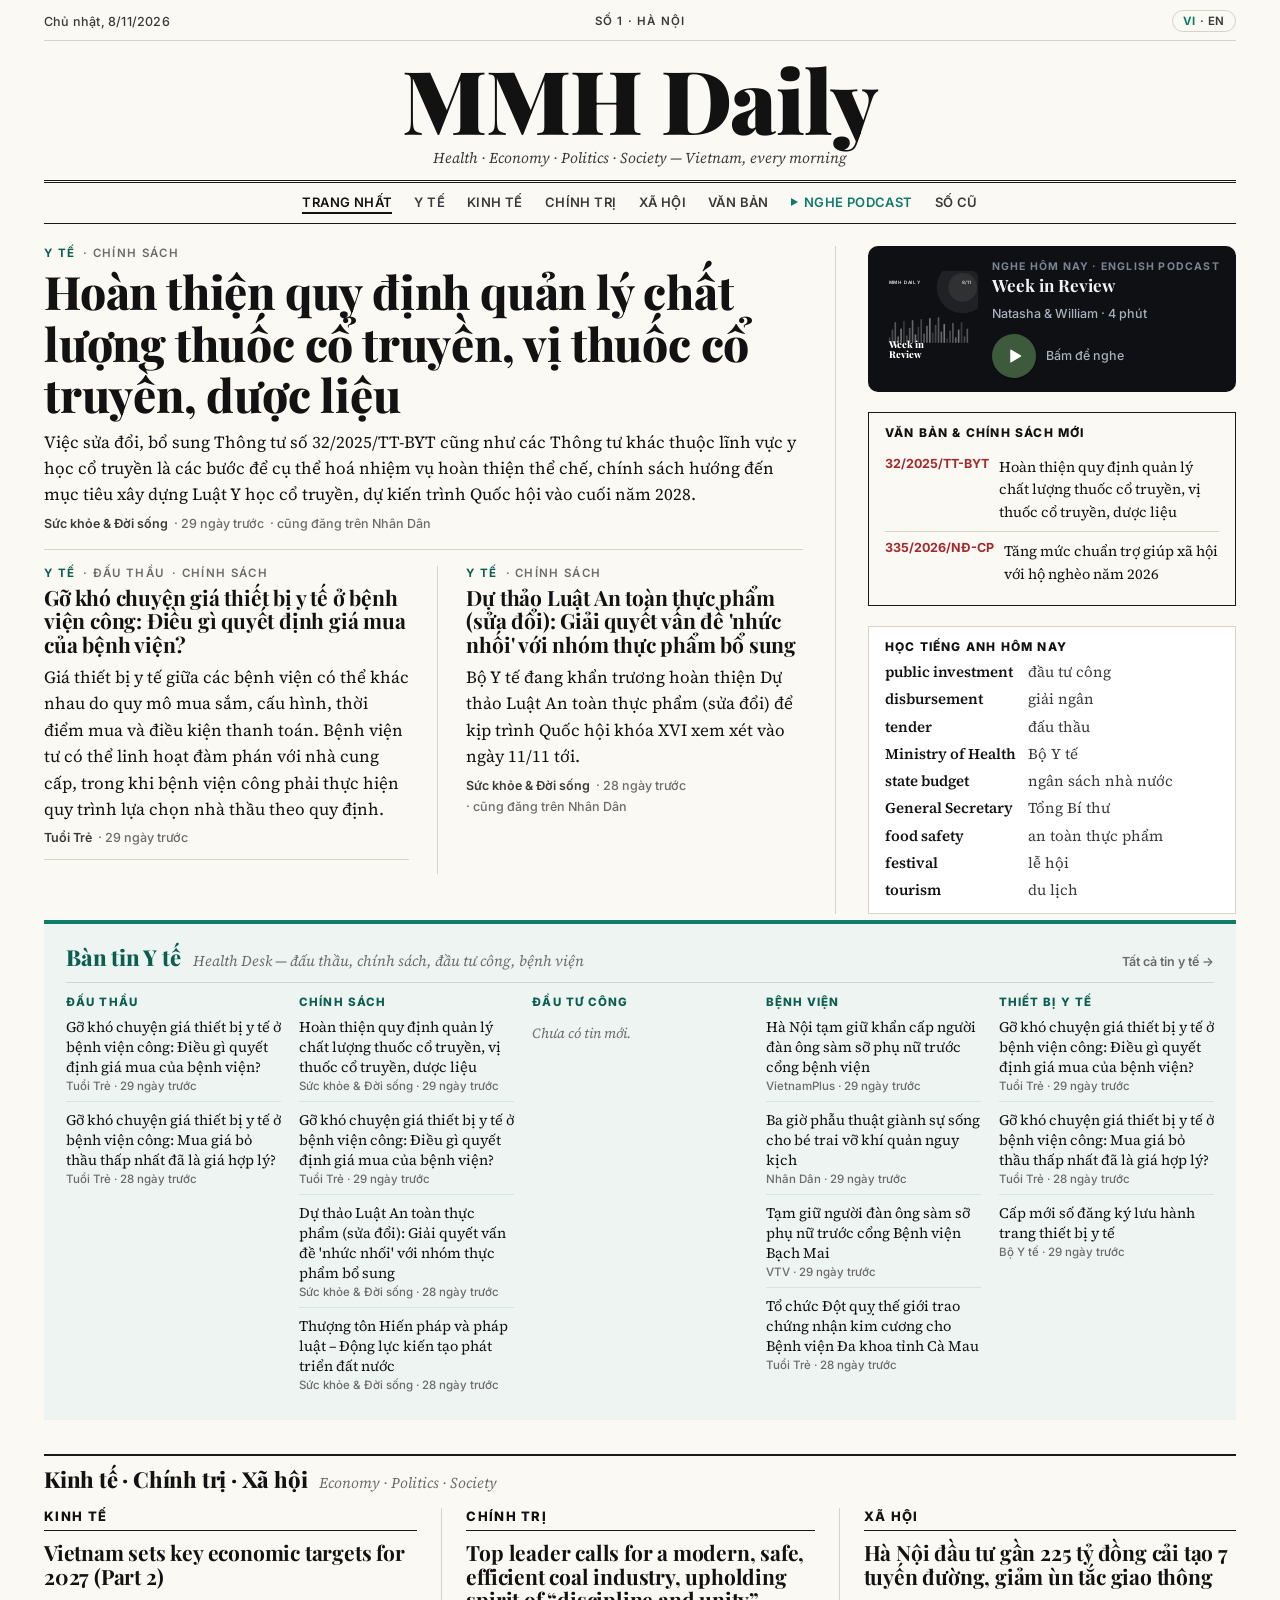
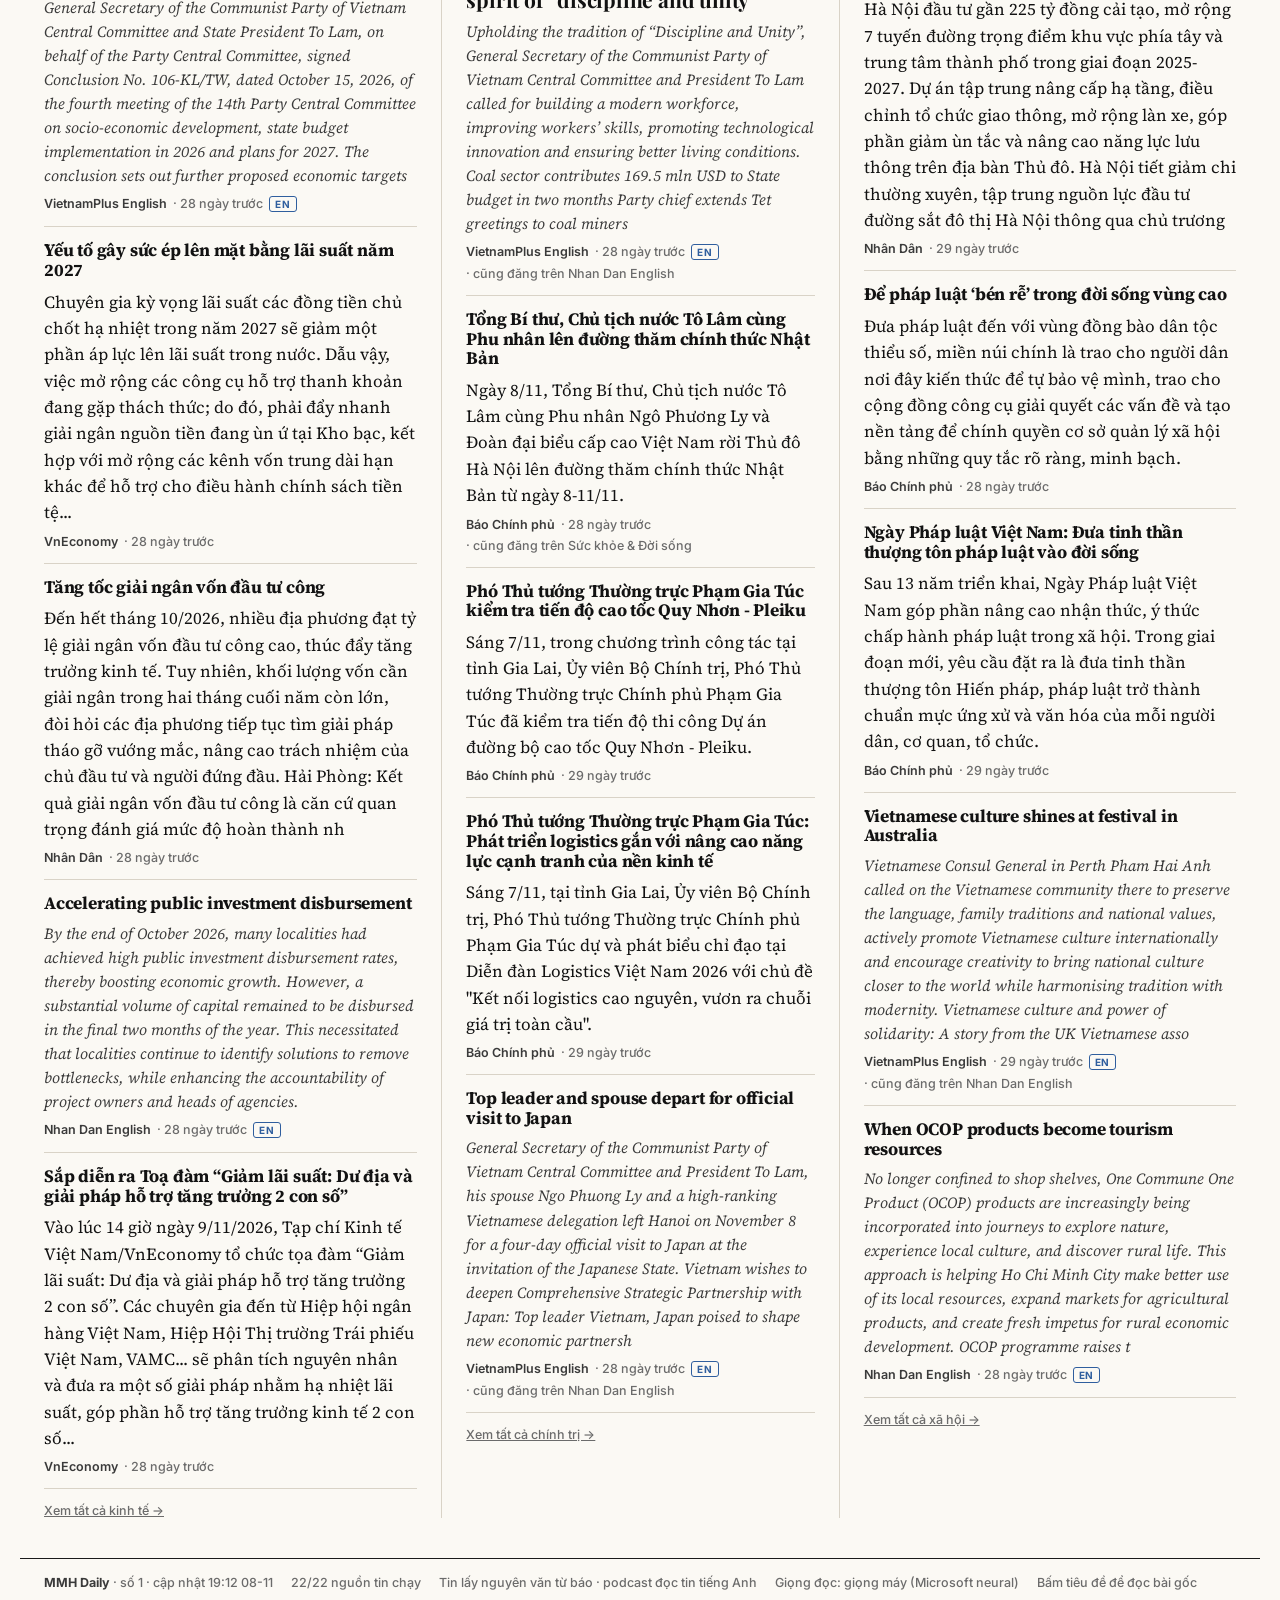
==== daily/index.html @ 54a5cdc1 "MMH Daily: giao diện báo + trang nghe, quy trình hằng ngày cho kho riêng, sửa phân loại / tóm tắt Co" ====
<!DOCTYPE html>
<html lang="vi">
<head>
<meta charset="UTF-8">
<meta name="viewport" content="width=device-width, initial-scale=1.0, viewport-fit=cover">
<title>MMH Daily</title>
<meta name="description" content="Tờ báo buổi sáng của MMH: y tế (đấu thầu, chính sách, đầu tư công, bệnh viện), kinh tế, chính trị, xã hội Việt Nam — kèm podcast tiếng Anh mỗi ngày.">
<meta name="theme-color" content="#FBF9F4">
<link rel="manifest" href="manifest.webmanifest">
<link rel="icon" href="icons/icon.svg" type="image/svg+xml">
<link rel="apple-touch-icon" href="icons/icon-192.png">
<meta name="apple-mobile-web-app-capable" content="yes">
<meta name="apple-mobile-web-app-title" content="MMH Daily">
<link rel="preconnect" href="https://fonts.googleapis.com">
<link rel="preconnect" href="https://fonts.gstatic.com" crossorigin>
<link href="https://fonts.googleapis.com/css2?family=Playfair+Display:ital,wght@0,600;0,700;0,800;0,900;1,600&family=Source+Serif+4:ital,opsz,wght@0,8..60,400;0,8..60,600;1,8..60,400&family=Inter:wght@400;500;600;700&display=swap" rel="stylesheet">
<link rel="stylesheet" href="app.css?v=1">
</head>
<body>
<div id="app">
  <header class="mast" id="mast">
    <div class="mast-top">
      <span id="m-date"></span>
      <span class="mast-mid" id="m-no"></span>
      <span class="mast-r"><button class="lang" id="lang" type="button" aria-label="Đổi ngôn ngữ tiêu đề">EN · VI</button></span>
    </div>
    <a class="logo" href="#/" aria-label="MMH Daily — trang nhất">MMH Daily</a>
    <div class="tagline">Health · Economy · Politics · Society — Vietnam, every morning</div>
    <nav class="nav" id="nav" aria-label="Chuyên mục">
      <a href="#/" data-r="front">Trang nhất</a>
      <a href="#/s/health" data-r="health">Y tế</a>
      <a href="#/s/economy" data-r="economy">Kinh tế</a>
      <a href="#/s/politics" data-r="politics">Chính trị</a>
      <a href="#/s/society" data-r="society">Xã hội</a>
      <a href="#/docs" data-r="docs">Văn bản</a>
      <a href="#/listen" data-r="listen" class="nav-listen">Nghe podcast</a>
      <a href="#/archive" data-r="archive">Số cũ</a>
    </nav>
  </header>
  <main id="view" tabindex="-1"></main>
  <footer class="foot" id="foot"></footer>
</div>

<div class="mini" id="mini" hidden>
  <button class="mini-cover" id="mini-open" type="button" aria-label="Mở trang nghe"></button>
  <div class="mini-meta"><b id="mini-t"></b><span id="mini-s"></span></div>
  <button class="mini-btn" id="mini-back" type="button" aria-label="Lùi 15 giây"><svg viewBox="0 0 24 24"><path d="M12 5V2L7 6l5 4V7a6 6 0 1 1-6 6H4a8 8 0 1 0 8-8z" fill="currentColor"/><text x="12" y="16.5" font-size="6.5" text-anchor="middle" fill="currentColor" font-family="Inter" font-weight="700">15</text></svg></button>
  <button class="mini-play" id="mini-play" type="button" aria-label="Phát"></button>
  <button class="mini-btn" id="mini-fwd" type="button" aria-label="Tới 15 giây"><svg viewBox="0 0 24 24"><path d="M12 5V2l5 4-5 4V7a6 6 0 1 0 6 6h2a8 8 0 1 1-8-8z" fill="currentColor"/><text x="12" y="16.5" font-size="6.5" text-anchor="middle" fill="currentColor" font-family="Inter" font-weight="700">15</text></svg></button>
  <div class="mini-bar" id="mini-bar"><i id="mini-prog"></i></div>
</div>
<audio id="audio" preload="metadata"></audio>
<div class="toast" id="toast" role="status" aria-live="polite" hidden></div>
<script src="app.js?v=1"></script>
</body>
</html>
---- daily/app.css ----
/* MMH Daily — tờ báo (giấy, chữ có chân) + trang nghe (nền tối kiểu ứng dụng nhạc). */
:root{
  --paper:#FBF9F4; --paper2:#F3EFE6; --ink:#121212; --ink2:#3A3A3A; --ink3:#6B6B6B; --rule:#1A1A1A; --hair:#D9D3C7;
  --accent:#0E7C6B; --accent-ink:#0B5E52; --red:#A4282C; --gold:#B8862B;
  --serif:'Source Serif 4',Georgia,'Times New Roman',serif; --display:'Playfair Display',Georgia,serif; --sans:Inter,system-ui,-apple-system,'Segoe UI',sans-serif;
  --dark:#0E1013; --dark2:#16191E; --dark3:#20242B; --dline:#2B3038; --dtext:#F2F3F5; --dtext2:#A9B0BB; --dtext3:#7C8491;
  --show:#0E7C6B;
}
*{box-sizing:border-box}
html,body{margin:0}
body{background:var(--paper);color:var(--ink);font-family:var(--serif);font-size:17px;line-height:1.55;-webkit-font-smoothing:antialiased;padding-bottom:84px}
a{color:inherit}
button{font-family:var(--sans);cursor:pointer;color:inherit}
img{max-width:100%;display:block}
:focus-visible{outline:2px solid var(--accent);outline-offset:2px}

/* ── măng-sét ── */
.mast{max-width:1240px;margin:0 auto;padding:10px 24px 0;text-align:center}
.mast-top{display:flex;justify-content:space-between;align-items:center;font:500 12.5px var(--sans);color:var(--ink2);letter-spacing:.2px;border-bottom:1px solid var(--hair);padding-bottom:8px}
.mast-top>span{flex:1}
.mast-top>span:first-child{text-align:left}
.mast-r{text-align:right}
.mast-mid{font-weight:600;text-transform:uppercase;letter-spacing:1.2px;font-size:11.5px}
.lang{border:1px solid var(--hair);background:none;border-radius:999px;padding:3px 10px;font:600 11.5px var(--sans);letter-spacing:.6px}
.lang b{color:var(--accent)}
.logo{display:block;font-family:var(--display);font-weight:900;font-size:clamp(46px,8vw,88px);line-height:1;letter-spacing:-1px;text-decoration:none;margin:14px 0 4px}
.tagline{font:italic 400 15px var(--serif);color:var(--ink2);margin-bottom:12px}
.nav{display:flex;justify-content:center;gap:2px 22px;flex-wrap:wrap;border-top:3px double var(--rule);border-bottom:1px solid var(--rule);padding:9px 0;font:600 13px var(--sans);letter-spacing:.4px;text-transform:uppercase}
.nav a{text-decoration:none;color:var(--ink2);padding:2px 0;border-bottom:2px solid transparent}
.nav a:hover{color:var(--ink)}
.nav a.on{color:var(--ink);border-bottom-color:var(--ink)}
.nav-listen{color:var(--accent)!important}
.nav-listen::before{content:"";display:inline-block;width:0;height:0;border-left:7px solid currentColor;border-top:4.5px solid transparent;border-bottom:4.5px solid transparent;margin-right:6px;vertical-align:1px}

main{max-width:1240px;margin:0 auto;padding:22px 24px 40px;outline:none}

/* ── chữ báo ── */
.kick{font:700 11.5px var(--sans);letter-spacing:1.3px;text-transform:uppercase;color:var(--accent-ink);margin-bottom:6px;display:flex;gap:8px;align-items:center;flex-wrap:wrap}
.kick .tg{color:var(--ink3);font-weight:600}
.kick .red{color:var(--red)}
.hl{font-family:var(--display);font-weight:700;line-height:1.12;margin:0 0 8px;letter-spacing:-.2px}
.hl a{text-decoration:none}
.hl a:hover{text-decoration:underline;text-decoration-thickness:1px;text-underline-offset:3px}
.hl.xl{font-size:clamp(30px,4.2vw,46px);font-weight:800}
.hl.l{font-size:26px}
.hl.m{font-size:21px}
.hl.s{font-size:17.5px;font-weight:700;font-family:var(--serif)}
.dek{font-size:19px;color:var(--ink2);margin:0 0 10px;line-height:1.45}
.sum{margin:0 0 8px;color:var(--ink)}
.sum.en{font-style:italic;color:var(--ink2);font-size:15.5px}
.why{font:500 14px var(--sans);color:#3F3A2E;background:#F1EBDD;border-left:3px solid var(--gold);padding:7px 11px;margin:8px 0}
.why b{font-weight:700}
.by{font:500 12.5px var(--sans);color:var(--ink3);margin-top:4px;display:flex;gap:6px;flex-wrap:wrap}
.by b{color:var(--ink2);font-weight:600}
.badge{font:700 10px var(--sans);letter-spacing:.8px;text-transform:uppercase;border:1px solid currentColor;border-radius:3px;padding:1px 5px;color:var(--ink3)}
.badge.en{color:#2F5E9E}
.sec-h{display:flex;align-items:baseline;gap:12px;border-top:2px solid var(--rule);padding-top:8px;margin:34px 0 14px}
.sec-h h2{font:800 22px var(--display);margin:0;letter-spacing:-.2px}
.sec-h a{font:600 12.5px var(--sans);color:var(--ink3);margin-left:auto;text-decoration:none}
.sec-h a:hover{color:var(--ink)}
.sec-h .sub{font:italic 15px var(--serif);color:var(--ink3)}

/* ── trang nhất ── */
.front{display:grid;grid-template-columns:minmax(0,2.15fr) minmax(0,1fr);gap:0 32px}
.front>.lead{padding-right:32px;border-right:1px solid var(--hair)}
.lead .ph{aspect-ratio:16/9;object-fit:cover;width:100%;margin-bottom:12px;background:var(--paper2)}
.lead .cap{font:12px var(--sans);color:var(--ink3);margin:-6px 0 12px}
.lead-sub{display:grid;grid-template-columns:1fr 1fr;gap:0 28px;margin-top:18px;border-top:1px solid var(--hair);padding-top:16px}
.lead-sub article+article{border-left:1px solid var(--hair);padding-left:28px}
.side{display:flex;flex-direction:column;gap:20px}
.note{border-top:1px solid var(--rule);padding-top:10px}
.note h3{font:700 12px var(--sans);letter-spacing:1.3px;text-transform:uppercase;margin:0 0 6px}
.note p{margin:0 0 8px;font-size:16px}
.note .en{font-style:italic;color:var(--ink2);font-size:15px}

/* thẻ nghe trên trang báo */
.lcard{background:var(--dark);color:var(--dtext);border-radius:10px;padding:14px;display:grid;grid-template-columns:96px 1fr;gap:14px;align-items:center;text-decoration:none}
.lcard .cv{width:96px;height:96px;border-radius:6px;overflow:hidden}
.lcard .k{font:700 10.5px var(--sans);letter-spacing:1.2px;text-transform:uppercase;color:var(--dtext3)}
.lcard b{display:block;font:700 17px var(--display);margin:2px 0 4px;line-height:1.2}
.lcard span{font:500 12.5px var(--sans);color:var(--dtext2)}
.lcard .row{display:flex;align-items:center;gap:10px;margin-top:8px}
.pbtn{width:44px;height:44px;border-radius:50%;border:0;background:var(--show);color:#fff;display:grid;place-items:center;flex:none;box-shadow:0 2px 0 rgba(0,0,0,.25)}
.pbtn svg{width:18px;height:18px}
.pbtn:hover{filter:brightness(1.1)}

/* lưới cột chuyên mục */
.cols3{display:grid;grid-template-columns:repeat(3,minmax(0,1fr));gap:0}
.cols3>div{padding:0 24px;border-left:1px solid var(--hair)}
.cols3>div:first-child{padding-left:0;border-left:0}
.cols3>div:last-child{padding-right:0}
.col-h{font:800 13px var(--sans);letter-spacing:1.3px;text-transform:uppercase;border-bottom:1px solid var(--rule);padding-bottom:6px;margin-bottom:10px}
.story{padding:0 0 14px;margin:0 0 14px;border-bottom:1px solid var(--hair)}
.story:last-child{border-bottom:0;margin-bottom:0}
.story .thumb{float:right;width:96px;height:72px;object-fit:cover;margin:4px 0 6px 12px;background:var(--paper2)}

/* bàn tin y tế */
.desk{background:#EEF4F1;border-top:4px solid var(--accent);padding:18px 22px 6px;margin-top:6px}
.desk .sec-h{border:0;margin:0 0 10px;padding:0}
.desk .sec-h h2{color:var(--accent-ink)}
.desk-an{display:grid;grid-template-columns:1.3fr 1fr;gap:26px;margin-bottom:16px}
.desk-an p{margin:0 0 10px}
.desk-an .en{font-style:italic;color:var(--ink2);font-size:15.5px}
.desk-g{display:grid;grid-template-columns:repeat(5,minmax(0,1fr));gap:0 18px;border-top:1px solid #C7DAD3;padding-top:12px}
.desk-g h4{font:800 11.5px var(--sans);letter-spacing:1.1px;text-transform:uppercase;color:var(--accent-ink);margin:0 0 8px}
.desk-g ul{list-style:none;margin:0 0 14px;padding:0}
.desk-g li{font-size:14.5px;line-height:1.38;padding:0 0 8px;margin:0 0 8px;border-bottom:1px solid #D6E4DE}
.desk-g li:last-child{border:0}
.desk-g li a{text-decoration:none}
.desk-g li a:hover{text-decoration:underline}
.desk-g li small{display:block;font:500 11.5px var(--sans);color:var(--ink3);margin-top:2px}
.desk-g .none{font:italic 14px var(--serif);color:var(--ink3)}

.docs-box{border:1px solid var(--rule);padding:12px 16px}
.docs-box h3{font:800 12px var(--sans);letter-spacing:1.2px;text-transform:uppercase;margin:0 0 8px}
.doc{display:grid;grid-template-columns:auto 1fr;gap:2px 10px;padding:8px 0;border-top:1px solid var(--hair);font-size:14.5px}
.doc:first-of-type{border-top:0}
.doc .no{font:700 12.5px var(--sans);color:var(--red);white-space:nowrap}
.doc a{text-decoration:none}
.doc a:hover{text-decoration:underline}

.vocab{border:1px solid var(--hair);background:#fff;padding:12px 16px}
.vocab h3{font:800 12px var(--sans);letter-spacing:1.2px;text-transform:uppercase;margin:0 0 6px}
.vocab dl{margin:0;display:grid;grid-template-columns:auto 1fr;gap:4px 12px;font-size:15px}
.vocab dt{font-weight:600}
.vocab dd{margin:0;color:var(--ink2)}
.vocab .ex{grid-column:1/-1;font:italic 13.5px var(--serif);color:var(--ink3);margin:-2px 0 4px}

/* trang chuyên mục */
.secpage{display:grid;grid-template-columns:minmax(0,1fr) 300px;gap:0 32px}
.secpage .main{border-right:1px solid var(--hair);padding-right:32px}
.sp-item{display:grid;grid-template-columns:minmax(0,1fr) 200px;gap:0 20px;padding:18px 0;border-bottom:1px solid var(--hair)}
.sp-item:first-child{padding-top:0}
.sp-item .ph{width:200px;height:134px;object-fit:cover;background:var(--paper2)}
.sp-item.noimg{grid-template-columns:1fr}
.filters{display:flex;gap:8px;flex-wrap:wrap;margin:-4px 0 16px}
.chip{border:1px solid var(--hair);background:#fff;border-radius:999px;padding:5px 12px;font:600 12.5px var(--sans);color:var(--ink2)}
.chip.on{border-color:var(--ink);background:var(--ink);color:#fff}

.archive{columns:3 260px;column-gap:28px}
.arc{break-inside:avoid;border-top:1px solid var(--hair);padding:10px 0;display:grid;grid-template-columns:54px 1fr;gap:10px;text-decoration:none}
.arc .cv{width:54px;height:54px;border-radius:4px;overflow:hidden}
.arc b{display:block;font:700 15px var(--display)}
.arc span{font:500 12.5px var(--sans);color:var(--ink3)}

.foot{max-width:1240px;margin:0 auto;padding:16px 24px 32px;border-top:1px solid var(--rule);font:500 12.5px var(--sans);color:var(--ink3);display:flex;gap:6px 18px;flex-wrap:wrap}
.foot b{color:var(--ink2)}
.empty{padding:40px 0;text-align:center;font-style:italic;color:var(--ink3)}
.skel{height:14px;background:linear-gradient(90deg,#ECE7DC,#F6F2EA,#ECE7DC);background-size:200% 100%;animation:sk 1.2s infinite;margin:10px 0;border-radius:2px}
@keyframes sk{to{background-position:-200% 0}}

/* ── trang NGHE (nền tối) ── */
body.dark{background:var(--dark);color:var(--dtext)}
body.dark .mast{color:var(--dtext)}
body.dark .mast-top{color:var(--dtext2);border-color:var(--dline)}
body.dark .tagline{color:var(--dtext3)}
body.dark .nav{border-color:var(--dline);border-top-color:var(--dline)}
body.dark .nav a{color:var(--dtext3)}
body.dark .nav a.on,body.dark .nav a:hover{color:var(--dtext);border-bottom-color:var(--dtext)}
body.dark .lang{border-color:var(--dline)}
body.dark .foot{border-color:var(--dline);color:var(--dtext3)}
body.dark .foot b{color:var(--dtext2)}
.ls{font-family:var(--sans)}
.ls-hero{display:grid;grid-template-columns:240px minmax(0,1fr);gap:28px;align-items:end;padding:28px;border-radius:14px;background:linear-gradient(180deg,color-mix(in srgb,var(--show) 55%,#000) 0%,var(--dark2) 100%)}
.ls-hero .cv{width:240px;height:240px;border-radius:8px;overflow:hidden;box-shadow:0 12px 40px rgba(0,0,0,.45)}
.ls-k{font:700 11.5px var(--sans);letter-spacing:1.3px;text-transform:uppercase;color:rgba(255,255,255,.75)}
.ls-t{font:800 clamp(28px,4vw,46px) var(--display);line-height:1.08;margin:6px 0 10px;color:#fff}
.ls-d{color:rgba(255,255,255,.82);font-size:15px;margin:0 0 10px;max-width:640px}
.ls-meta{font-size:13px;color:rgba(255,255,255,.72);display:flex;gap:6px 14px;flex-wrap:wrap}
.ls-ctl{display:flex;align-items:center;gap:14px;margin:22px 0 6px;flex-wrap:wrap}
.bigplay{width:60px;height:60px;border-radius:50%;border:0;background:var(--show);color:#fff;display:grid;place-items:center;box-shadow:0 6px 18px rgba(0,0,0,.35);transition:transform .12s}
.bigplay:hover{transform:scale(1.05)}
.bigplay svg{width:24px;height:24px}
.ibtn{width:40px;height:40px;border-radius:50%;border:1px solid var(--dline);background:var(--dark2);color:var(--dtext2);display:grid;place-items:center}
.ibtn:hover{color:var(--dtext);border-color:var(--dtext3)}
.ibtn svg{width:20px;height:20px}
.spd{border:1px solid var(--dline);background:var(--dark2);color:var(--dtext2);border-radius:999px;padding:8px 12px;font:700 12.5px var(--sans)}
.dl{color:var(--dtext2);font:600 12.5px var(--sans);text-decoration:none;border:1px solid var(--dline);border-radius:999px;padding:8px 14px}
.dl:hover{color:var(--dtext)}
.seek{display:grid;grid-template-columns:48px 1fr 48px;align-items:center;gap:10px;font:500 12px var(--sans);color:var(--dtext3);margin-bottom:8px}
.seek .tr{height:5px;border-radius:3px;background:var(--dark3);position:relative;cursor:pointer}
.seek .tr i{position:absolute;inset:0 auto 0 0;border-radius:3px;background:var(--dtext)}
.seek .tr:hover i{background:var(--show)}
.seek span:last-child{text-align:right}
.ls-grid{display:grid;grid-template-columns:minmax(0,1.5fr) minmax(0,1fr);gap:28px;margin-top:26px}
.ls-box{background:var(--dark2);border-radius:12px;padding:18px 20px}
.ls-box h3{font:700 17px var(--sans);margin:0 0 12px;color:var(--dtext)}
.ls-box h3 small{font-weight:500;font-size:12.5px;color:var(--dtext3);margin-left:8px}
.tx{max-height:520px;overflow:auto;scroll-behavior:smooth;padding-right:6px}
.tx p{margin:0 0 14px;font:500 17px/1.55 var(--sans);color:var(--dtext3);cursor:pointer;transition:color .2s}
.tx p b{display:block;font:700 11px var(--sans);letter-spacing:1px;text-transform:uppercase;color:var(--dtext3);margin-bottom:2px}
.tx p:hover{color:var(--dtext2)}
.tx p.now{color:#fff}
.tx p.now b{color:var(--show)}
.tx p.past{color:var(--dtext2)}
.eps{display:flex;flex-direction:column}
.ep{display:grid;grid-template-columns:48px 1fr auto;gap:12px;align-items:center;padding:8px;border-radius:8px;text-decoration:none;color:var(--dtext)}
.ep:hover{background:var(--dark3)}
.ep .cv{width:48px;height:48px;border-radius:4px;overflow:hidden}
.ep b{display:block;font:600 14.5px var(--sans)}
.ep span{font-size:12.5px;color:var(--dtext3)}
.ep em{font-style:normal;font-size:12.5px;color:var(--dtext3)}
.ep.on b{color:var(--show)}
.shows{display:grid;grid-template-columns:repeat(auto-fill,minmax(150px,1fr));gap:14px;margin-top:28px}
.show{background:var(--dark2);border-radius:10px;padding:12px;transition:background .15s}
.show:hover{background:var(--dark3)}
.show .cv{aspect-ratio:1;border-radius:6px;overflow:hidden;margin-bottom:10px}
.show b{display:block;font:700 14.5px var(--sans)}
.show span{font-size:12.5px;color:var(--dtext3);display:-webkit-box;-webkit-line-clamp:2;-webkit-box-orient:vertical;overflow:hidden}
.show.today{outline:2px solid var(--show)}
.ls-sh{font:800 22px var(--sans);margin:34px 0 0;color:var(--dtext)}
.vocab.dk{background:var(--dark2);border:0;border-radius:12px;color:var(--dtext)}
.vocab.dk dd{color:var(--dtext2)}
.vocab.dk .ex{color:var(--dtext3)}

/* ── thanh phát nhỏ ── */
.mini{position:fixed;left:12px;right:12px;bottom:max(12px,env(safe-area-inset-bottom));z-index:40;max-width:860px;margin:0 auto;background:#1C2026;color:#fff;border-radius:12px;display:grid;grid-template-columns:44px minmax(0,1fr) auto auto auto;gap:10px;align-items:center;padding:8px 10px 11px;box-shadow:0 10px 30px rgba(0,0,0,.35)}
.mini[hidden]{display:none}
.mini-cover{width:44px;height:44px;border-radius:5px;overflow:hidden;border:0;padding:0;background:#333}
.mini-meta{min-width:0;font-family:var(--sans)}
.mini-meta b{display:block;font-size:13.5px;font-weight:600;white-space:nowrap;overflow:hidden;text-overflow:ellipsis}
.mini-meta span{display:block;font-size:12px;color:#A9B0BB;white-space:nowrap;overflow:hidden;text-overflow:ellipsis}
.mini-btn{width:36px;height:36px;border:0;background:none;color:#D5D9DF;display:grid;place-items:center;border-radius:50%}
.mini-btn:hover{background:rgba(255,255,255,.08)}
.mini-btn svg{width:22px;height:22px}
.mini-play{width:40px;height:40px;border-radius:50%;border:0;background:#fff;color:#111;display:grid;place-items:center}
.mini-play svg{width:16px;height:16px}
.mini-bar{position:absolute;left:12px;right:12px;bottom:4px;height:3px;border-radius:2px;background:rgba(255,255,255,.15);cursor:pointer}
.mini-bar i{position:absolute;inset:0 auto 0 0;background:#fff;border-radius:2px}
.toast{position:fixed;left:50%;bottom:96px;transform:translateX(-50%);background:#111;color:#fff;padding:9px 16px;border-radius:999px;font:500 14px var(--sans);z-index:50}

/* thẻ nghe đầu trang (chỉ điện thoại / màn hẹp) */
.mlisten{display:none;margin-bottom:18px}

/* ── điện thoại ── */
@media (max-width:980px){
  .front,.secpage,.ls-grid,.desk-an{grid-template-columns:1fr}
  .front>.lead,.secpage .main{border-right:0;padding-right:0}
  .mlisten{display:block}
  .front .side>.lcard{display:none}
  .side{margin-top:24px}
  .cols3{grid-template-columns:1fr}
  .cols3>div{padding:0;border-left:0}
  .desk-g{grid-template-columns:1fr 1fr}
}
@media (max-width:640px){
  body{font-size:16.5px}
  .mast{padding:8px 16px 0}
  .mast-top{font-size:11.5px}
  .mast-mid{display:none}
  .logo{margin-top:10px}
  .tagline{font-size:13.5px;margin-bottom:8px}
  .nav{gap:2px 14px;font-size:12px;justify-content:flex-start;overflow-x:auto;flex-wrap:nowrap;scrollbar-width:none;padding:8px 2px}
  .nav a{white-space:nowrap}
  main{padding:16px 16px 32px}
  .lead-sub{grid-template-columns:1fr}
  .lead-sub article+article{border-left:0;padding-left:0;border-top:1px solid var(--hair);padding-top:14px}
  .desk{padding:14px 14px 4px;margin-left:-16px;margin-right:-16px}
  .desk-g{grid-template-columns:1fr}
  .sp-item{grid-template-columns:1fr 96px;gap:0 12px}
  .sp-item .ph{width:96px;height:72px}
  .ls-hero{grid-template-columns:1fr;padding:20px;gap:16px;justify-items:center;text-align:center}
  .ls-hero .cv{width:min(66vw,260px);height:min(66vw,260px)}
  .ls-ctl,.ls-meta{justify-content:center}
  .tx{max-height:none}
  .tx p{font-size:16px}
  .mini{left:8px;right:8px;grid-template-columns:40px minmax(0,1fr) auto auto;gap:8px}
  .mini-cover{width:40px;height:40px}
  #mini-back{display:none}
  .foot{padding:16px}
}
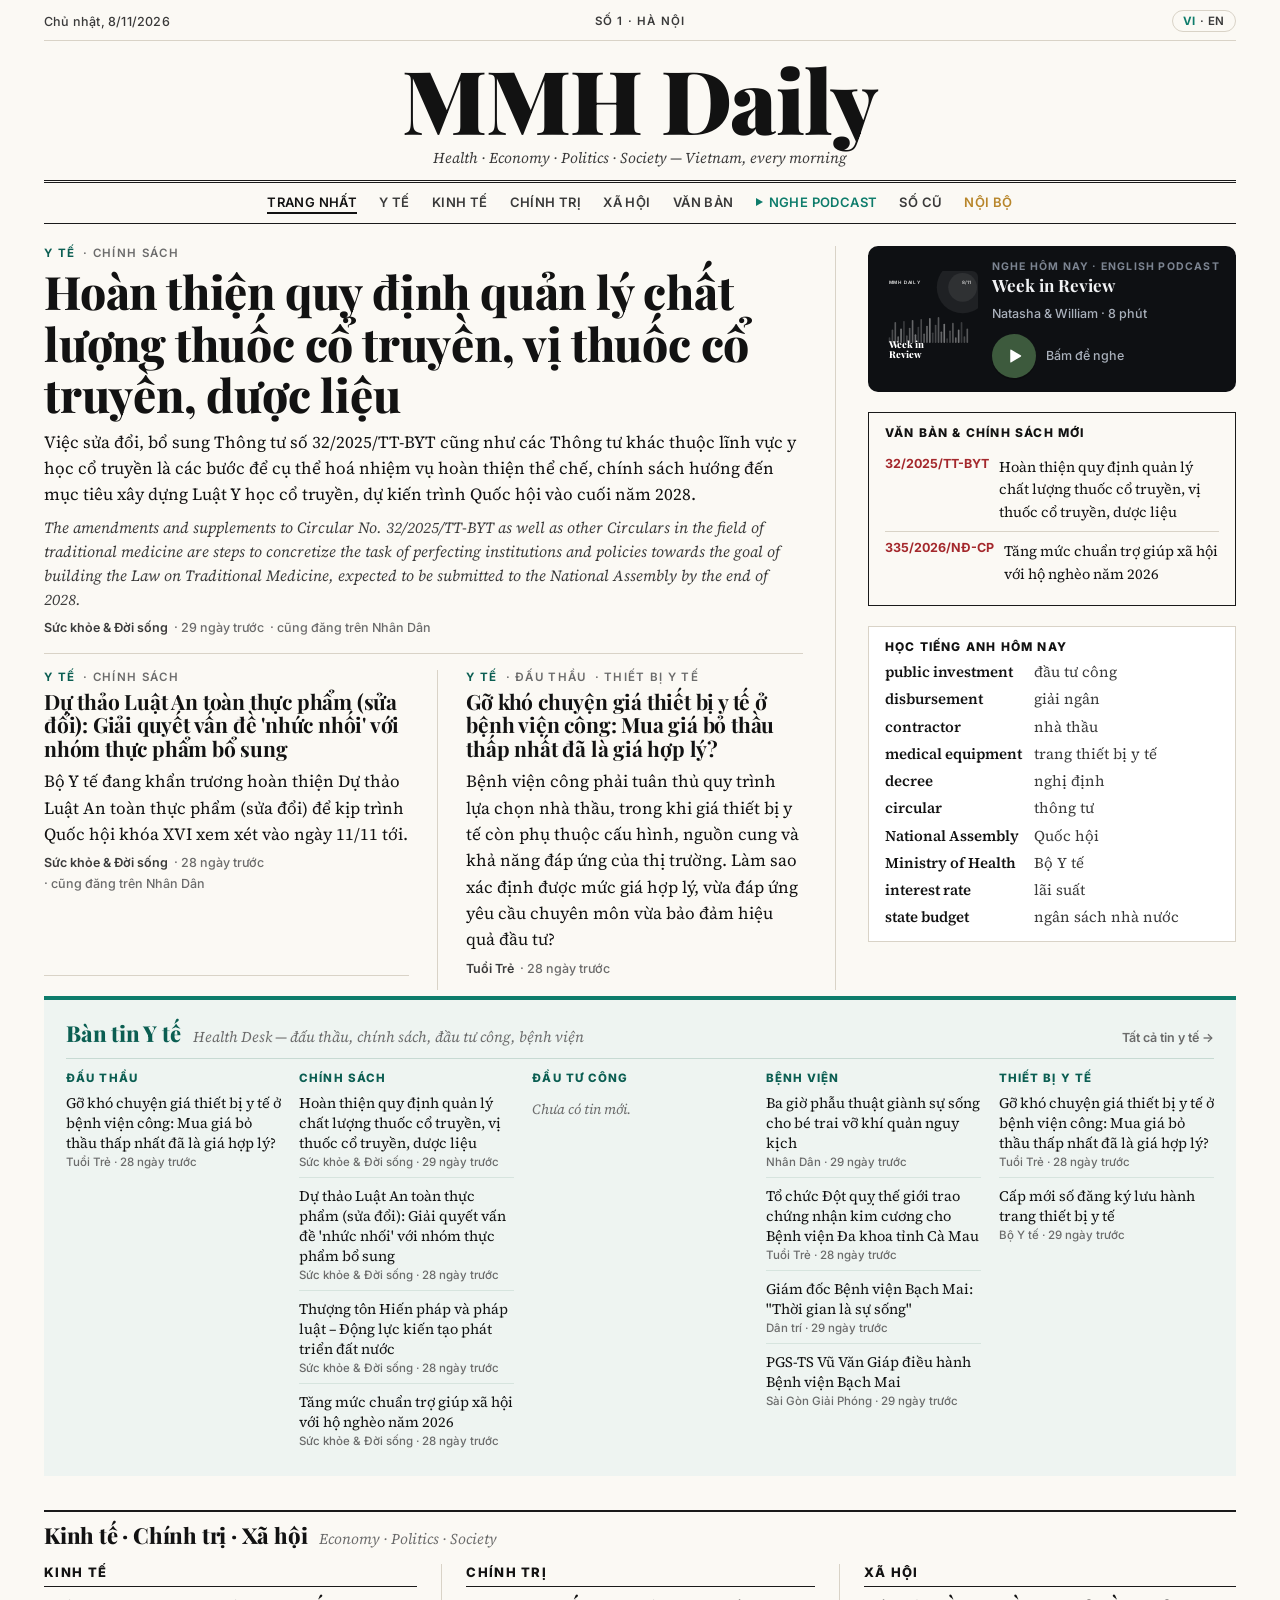
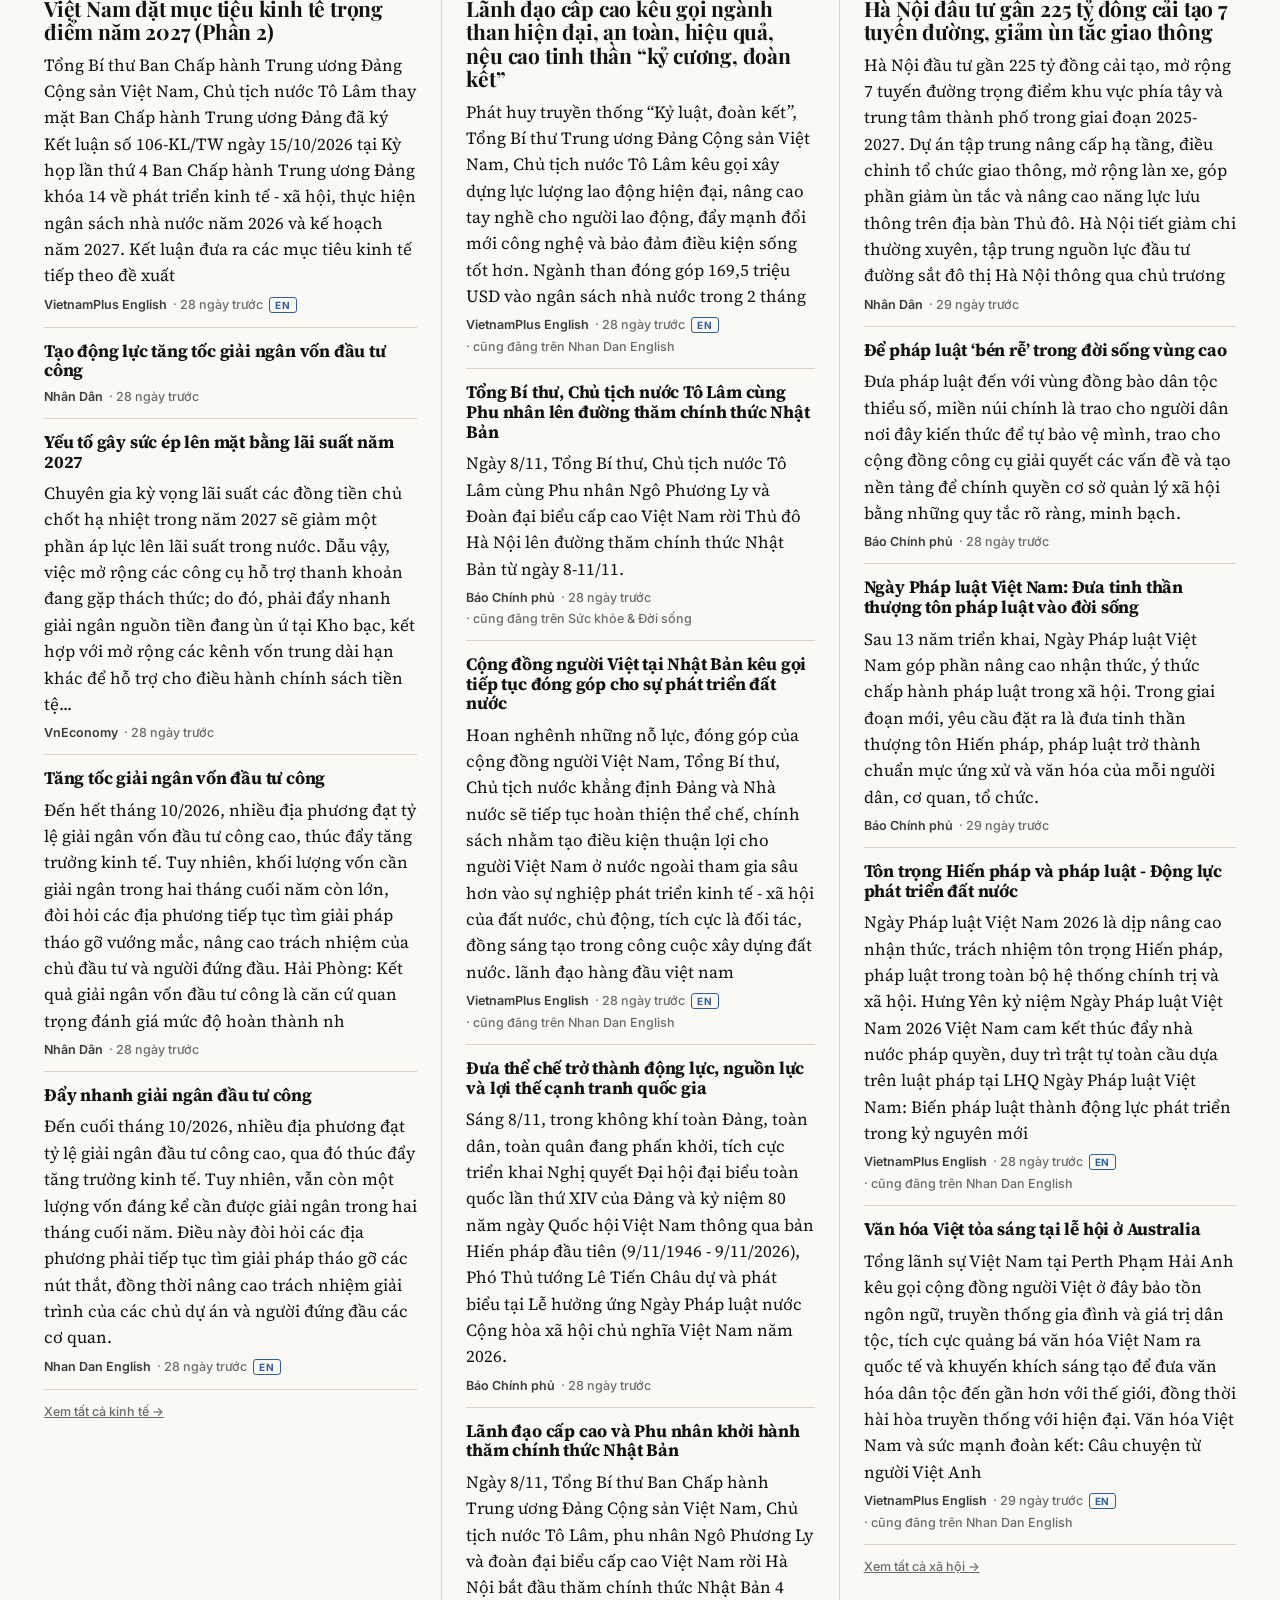
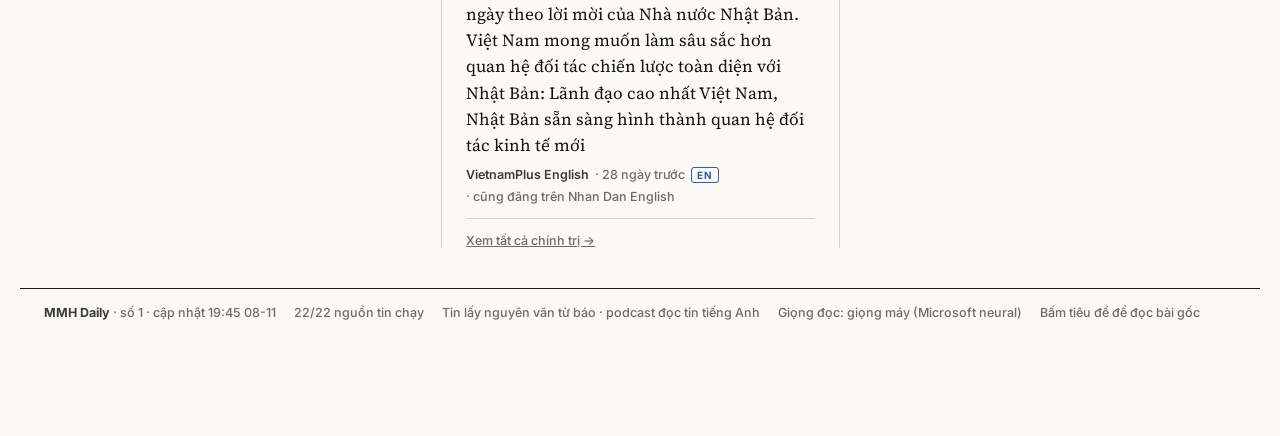
==== commit 5ab5af17: "MMH Daily: mục Nội bộ (đăng nhập email, giải mã AES-GCM, podcast + phụ đề Việt), quá hạn chỉ tính 4 " ====
--- a/daily/index.html
+++ b/daily/index.html
@@ -35,6 +35,7 @@
       <a href="#/docs" data-r="docs">Văn bản</a>
       <a href="#/listen" data-r="listen" class="nav-listen">Nghe podcast</a>
       <a href="#/archive" data-r="archive">Số cũ</a>
+      <a href="#/noibo" data-r="noibo" class="nav-in">Nội bộ</a>
     </nav>
   </header>
   <main id="view" tabindex="-1"></main>
--- a/daily/app.css
+++ b/daily/app.css
@@ -121,7 +121,7 @@
 
 .vocab{border:1px solid var(--hair);background:#fff;padding:12px 16px}
 .vocab h3{font:800 12px var(--sans);letter-spacing:1.2px;text-transform:uppercase;margin:0 0 6px}
-.vocab dl{margin:0;display:grid;grid-template-columns:auto 1fr;gap:4px 12px;font-size:15px}
+.vocab dl{margin:0;display:grid;grid-template-columns:minmax(0,max-content) 1fr;gap:4px 12px;font-size:15px}
 .vocab dt{font-weight:600}
 .vocab dd{margin:0;color:var(--ink2)}
 .vocab .ex{grid-column:1/-1;font:italic 13.5px var(--serif);color:var(--ink3);margin:-2px 0 4px}
@@ -188,6 +188,21 @@
 .ls-box h3 small{font-weight:500;font-size:12.5px;color:var(--dtext3);margin-left:8px}
 .tx{max-height:520px;overflow:auto;scroll-behavior:smooth;padding-right:6px}
 .tx p{margin:0 0 14px;font:500 17px/1.55 var(--sans);color:var(--dtext3);cursor:pointer;transition:color .2s}
+.tx p .en,.tx p .vi{display:block}
+.tx p .vi{font:400 15px/1.5 var(--serif);color:var(--dtext3);margin-top:3px;font-style:italic}
+.tx p.now .vi{color:#C9E7DF}
+.tx.sub-en .vi,.tx.sub-vi .en{display:none}
+.tx.sub-vi .vi{font:500 17px/1.55 var(--sans);font-style:normal;margin:0}
+.subsel{display:inline-flex;border:1px solid var(--dline);border-radius:999px;overflow:hidden;margin:-4px 0 12px}
+.subsel button{border:0;background:none;color:var(--dtext3);padding:5px 12px;font:600 12.5px var(--sans)}
+.subsel button+button{border-left:1px solid var(--dline)}
+.subsel button.on{background:var(--dark3);color:var(--dtext)}
+.nowsub{min-height:0;margin:6px 0 14px;text-align:center;display:none}
+.nowsub.on{display:block}
+.nowsub .en{display:block;font:600 19px/1.45 var(--sans);color:#fff}
+.nowsub .vi{display:block;font:italic 400 16px/1.45 var(--serif);color:#C9E7DF;margin-top:4px}
+.nowsub.sub-en .vi,.nowsub.sub-vi .en{display:none}
+.nowsub.sub-vi .vi{font:600 18px/1.45 var(--sans);font-style:normal;color:#fff}
 .tx p b{display:block;font:700 11px var(--sans);letter-spacing:1px;text-transform:uppercase;color:var(--dtext3);margin-bottom:2px}
 .tx p:hover{color:var(--dtext2)}
 .tx p.now{color:#fff}
@@ -269,3 +284,60 @@
   #mini-back{display:none}
   .foot{padding:16px}
 }
+
+/* ── bản tin nội bộ ── */
+.nav-in{color:var(--gold)!important}
+.in-login{max-width:440px;margin:30px auto;border:1px solid var(--rule);padding:24px;background:#fff}
+.in-login h2{font:800 26px var(--display);margin:0 0 8px}
+.in-login p{color:var(--ink2);font-size:15.5px}
+.in-login form{display:flex;flex-direction:column;gap:10px;margin-top:14px}
+.in-login label{font:600 13px var(--sans);color:var(--ink2)}
+.in-login input{font:500 17px var(--sans);padding:10px 12px;border:1px solid #B9B2A4;border-radius:6px;background:#fff}
+.in-login input:focus{outline:2px solid var(--accent);border-color:var(--accent)}
+#in-code{letter-spacing:8px;text-align:center;font-weight:700}
+.in-btn{background:var(--ink);color:#fff;border:0;border-radius:6px;padding:10px 16px;font:600 14.5px var(--sans)}
+.in-btn:disabled{opacity:.5}
+.in-lnk{background:none;border:0;color:var(--accent-ink);font:600 13.5px var(--sans);padding:4px 0;text-decoration:underline}
+.in-err{color:var(--red)!important;font:500 14px var(--sans)!important}
+.in-head{display:flex;gap:16px;align-items:flex-end;justify-content:space-between;border-bottom:1px solid var(--rule);padding-bottom:12px;margin-bottom:16px}
+.in-wk{border:1px solid var(--hair);background:#fff;border-radius:999px;padding:7px 12px;font:600 13px var(--sans)}
+.in-tiles{display:grid;grid-template-columns:repeat(5,1fr);gap:0;border:1px solid var(--rule);margin-bottom:18px}
+.in-tile{padding:12px 14px;border-left:1px solid var(--hair);display:flex;flex-direction:column}
+.in-tile:first-child{border-left:0}
+.in-tile span{font:700 11px var(--sans);letter-spacing:1px;text-transform:uppercase;color:var(--ink3)}
+.in-tile b{font:800 34px var(--display);line-height:1.1}
+.in-tile em{font:500 12.5px var(--sans);color:var(--ink3);font-style:normal}
+.in-player{background:var(--dark);color:var(--dtext);border-radius:12px;padding:16px 18px;margin-bottom:22px}
+.in-ph{display:flex;gap:14px;align-items:center}
+.in-ph .cv{width:72px;height:72px;border-radius:6px;overflow:hidden;flex:none}
+.in-ph b{display:block;font:700 18px var(--display);margin:2px 0}
+.in-ph span{font:500 13px var(--sans);color:var(--dtext2)}
+.in-player .ls-ctl{margin:14px 0 6px}
+.in-tx summary{cursor:pointer;font:600 13.5px var(--sans);color:var(--dtext2);margin:6px 0 10px}
+.in-tx .tx{max-height:360px}
+.in-grid{display:grid;grid-template-columns:repeat(2,minmax(0,1fr));gap:18px}
+.in-card{border-top:2px solid var(--rule);padding-top:8px}
+.in-card h3{font:800 20px var(--display);margin:0 0 10px}
+.in-ai p{margin:0 0 10px;font-size:16px}
+.in-list{list-style:none;margin:0;padding:0}
+.in-list li{padding:8px 0;border-bottom:1px solid var(--hair);font-size:15px}
+.in-list li small,.in-dep span{display:block;font:500 12.5px var(--sans);color:var(--ink3);margin-top:2px}
+.in-tb{width:100%;border-collapse:collapse;font:500 14px var(--sans);margin-bottom:10px}
+.in-tb th{text-align:left;font-weight:700;font-size:11.5px;text-transform:uppercase;letter-spacing:.6px;color:var(--ink3);border-bottom:1px solid var(--rule);padding:6px 4px}
+.in-tb td{border-bottom:1px solid var(--hair);padding:7px 4px;font-variant-numeric:tabular-nums}
+.in-tb td+td,.in-tb th+th{text-align:right}
+blockquote{margin:10px 0;padding:8px 12px;border-left:3px solid var(--gold);background:#F6F1E6;font-size:14.5px}
+blockquote b{display:block;font:600 13px var(--sans)}
+blockquote span{display:block;margin-top:3px}
+blockquote small{display:block;font:500 12.5px var(--sans);color:var(--ink3);margin-top:3px}
+.in-dep{padding:8px 0;border-bottom:1px solid var(--hair)}
+.in-dep p{margin:6px 0 0;font-size:14.5px}
+.none{font-style:italic;color:var(--ink3)}
+.in-admin{margin-top:24px;border:1px dashed var(--gold);padding:10px 14px;background:#FFFBF2;font:500 14px var(--sans)}
+.in-admin summary{cursor:pointer;font-weight:700}
+.in-key{display:flex;gap:8px;align-items:center;flex-wrap:wrap}
+.in-key code{background:#fff;border:1px solid var(--hair);padding:6px 8px;word-break:break-all;font-size:12.5px}
+.in-small{font-size:12.5px;color:var(--ink3)}
+.in-foot{font:500 12.5px var(--sans);color:var(--ink3);margin-top:20px}
+@media (max-width:980px){ .in-grid{grid-template-columns:1fr} .in-tiles{grid-template-columns:repeat(3,1fr)} .in-tile:nth-child(4){border-left:0} .in-tile{border-top:1px solid var(--hair)} }
+@media (max-width:640px){ .in-tiles{grid-template-columns:1fr 1fr} .in-tile{border-left:0!important} .in-tile b{font-size:28px} .in-head{flex-direction:column;align-items:stretch} }
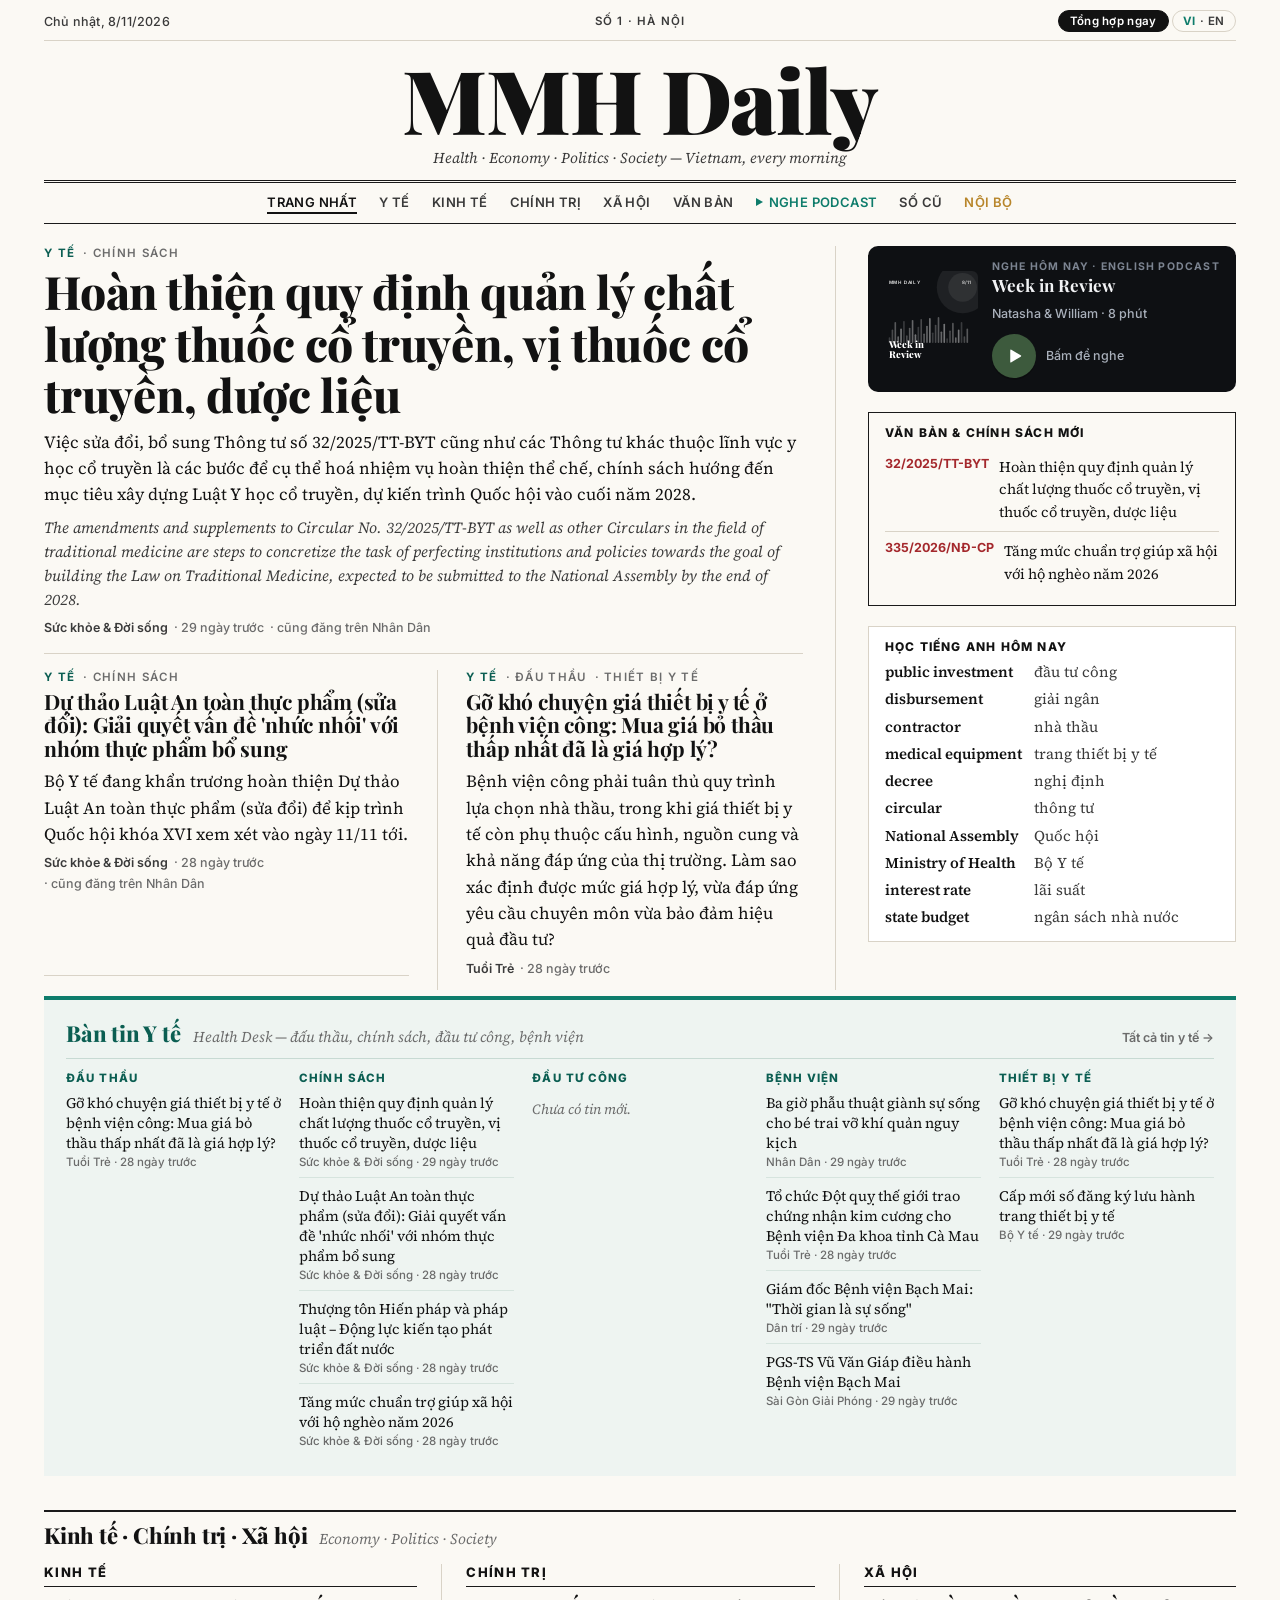
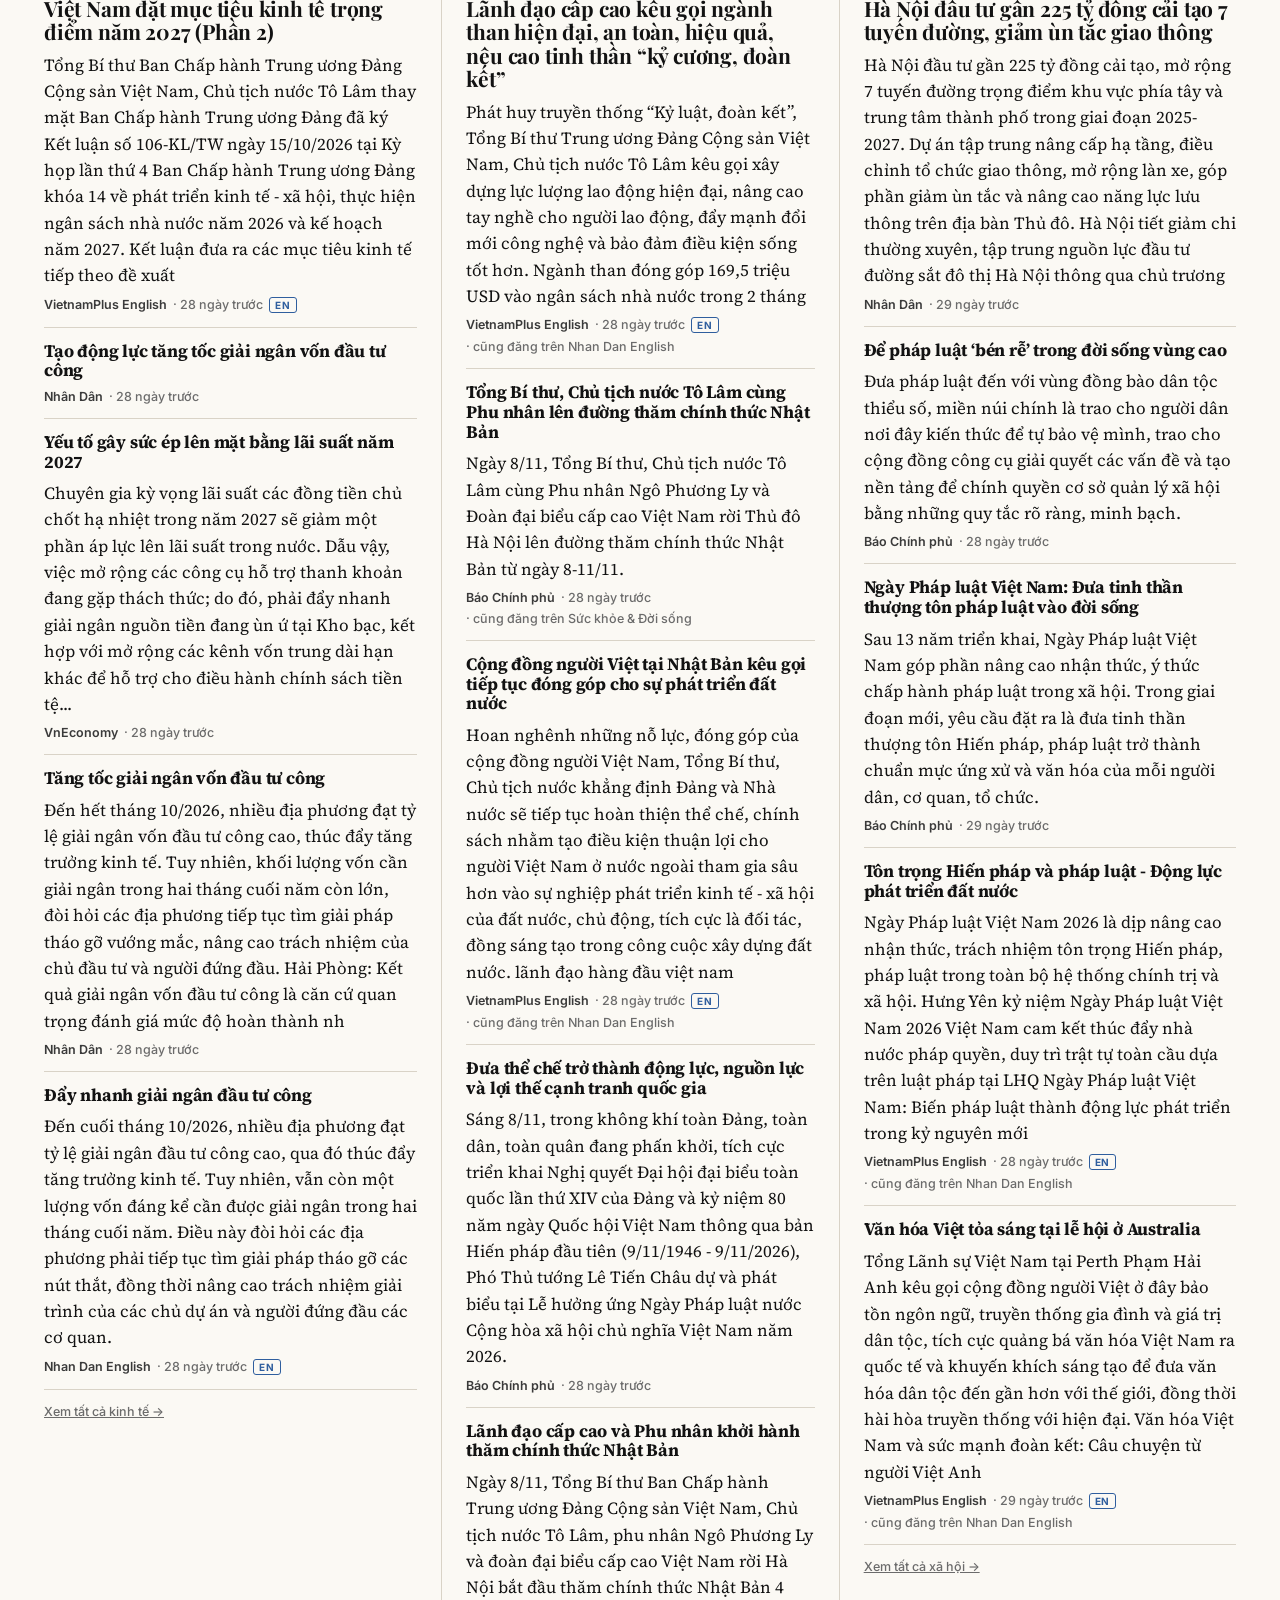
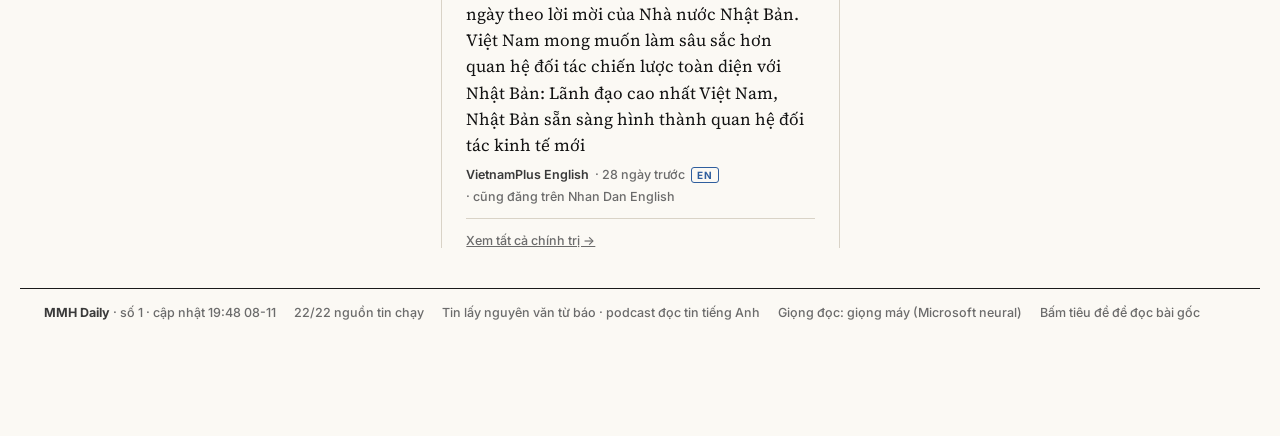
==== commit bb030840: "MMH Daily: nút Tổng hợp ngay (Routine Claude Code / GitHub), brief + apply cho phiên Claude viết, wo" ====
--- a/daily/index.html
+++ b/daily/index.html
@@ -14,7 +14,7 @@
 <link rel="preconnect" href="https://fonts.googleapis.com">
 <link rel="preconnect" href="https://fonts.gstatic.com" crossorigin>
 <link href="https://fonts.googleapis.com/css2?family=Playfair+Display:ital,wght@0,600;0,700;0,800;0,900;1,600&family=Source+Serif+4:ital,opsz,wght@0,8..60,400;0,8..60,600;1,8..60,400&family=Inter:wght@400;500;600;700&display=swap" rel="stylesheet">
-<link rel="stylesheet" href="app.css?v=1">
+<link rel="stylesheet" href="app.css?v=2">
 </head>
 <body>
 <div id="app">
@@ -22,7 +22,7 @@
     <div class="mast-top">
       <span id="m-date"></span>
       <span class="mast-mid" id="m-no"></span>
-      <span class="mast-r"><button class="lang" id="lang" type="button" aria-label="Đổi ngôn ngữ tiêu đề">EN · VI</button></span>
+      <span class="mast-r"><button class="upd-btn" id="upd-btn" type="button" title="Tổng hợp bản tin mới ngay bây giờ">Tổng hợp ngay</button> <button class="lang" id="lang" type="button" aria-label="Đổi ngôn ngữ tiêu đề">EN · VI</button></span>
     </div>
     <a class="logo" href="#/" aria-label="MMH Daily — trang nhất">MMH Daily</a>
     <div class="tagline">Health · Economy · Politics · Society — Vietnam, every morning</div>
@@ -52,6 +52,24 @@
 </div>
 <audio id="audio" preload="metadata"></audio>
 <div class="toast" id="toast" role="status" aria-live="polite" hidden></div>
-<script src="app.js?v=1"></script>
+<div class="dlg" id="upd-dlg" hidden role="dialog" aria-modal="true" aria-labelledby="upd-h"><div class="dlg-box">
+  <h2 id="upd-h">Tổng hợp bản tin ngay</h2>
+  <p class="dlg-sub">Chạy bất kỳ lúc nào, không cần chờ lịch. Xong việc trang tự hiện số mới.</p>
+  <div class="dlg-opt"><div><b>Claude viết</b><span>Mở phiên Claude Code (dùng gói thuê bao, không tốn API) — bấm <i>Run now</i> trên trang mở ra. Khoảng 10–20 phút.</span></div>
+    <div class="dlg-row"><a class="dlg-a" id="upd-claude-daily" target="_blank" rel="noopener">Tin y tế &amp; thời sự</a><a class="dlg-a" id="upd-claude-week" target="_blank" rel="noopener">Bản tin nội bộ</a></div></div>
+  <div class="dlg-opt"><div><b>Bản tự động miễn phí</b><span>Chạy trên GitHub (bấm <i>Run workflow</i>). Khoảng 5 phút, tin dịch máy + giọng đọc miễn phí.</span></div>
+    <div class="dlg-row"><a class="dlg-a" id="upd-gh" target="_blank" rel="noopener">Chạy trên GitHub</a></div></div>
+  <p class="dlg-wait" id="upd-wait" hidden>Đang chờ số mới… trang tự kiểm tra mỗi phút.</p>
+  <div class="dlg-ft"><button type="button" id="upd-close" class="dlg-x">Đóng</button></div>
+</div></div>
+<script>
+/* Cấu hình: link Routine (claude.ai/code/routines/…) + kho GitHub. demo = bản xem thử (bản tin nội bộ dữ liệu giả, không cần đăng nhập). */
+window.DAILY_CFG = window.DAILY_CFG || {
+  repo: 'ManiMedicalHanoi/MMH-Daily',
+  routines: { daily: 'https://claude.ai/code/routines', weekly: 'https://claude.ai/code/routines' },
+  demo: false
+};
+</script>
+<script src="app.js?v=2"></script>
 </body>
 </html>
--- a/daily/app.css
+++ b/daily/app.css
@@ -341,3 +341,24 @@
 .in-foot{font:500 12.5px var(--sans);color:var(--ink3);margin-top:20px}
 @media (max-width:980px){ .in-grid{grid-template-columns:1fr} .in-tiles{grid-template-columns:repeat(3,1fr)} .in-tile:nth-child(4){border-left:0} .in-tile{border-top:1px solid var(--hair)} }
 @media (max-width:640px){ .in-tiles{grid-template-columns:1fr 1fr} .in-tile{border-left:0!important} .in-tile b{font-size:28px} .in-head{flex-direction:column;align-items:stretch} }
+
+/* ── Tổng hợp ngay ── */
+.upd-btn{border:1px solid var(--ink);background:var(--ink);color:#fff;border-radius:999px;padding:3px 11px;font:600 11.5px var(--sans);letter-spacing:.3px}
+.upd-btn:hover{background:var(--accent);border-color:var(--accent)}
+body.dark .upd-btn{background:#fff;color:#111;border-color:#fff}
+.dlg{position:fixed;inset:0;z-index:60;background:rgba(10,12,14,.55);display:flex;align-items:center;justify-content:center;padding:16px}
+.dlg[hidden]{display:none}
+.dlg-box{background:var(--paper);color:var(--ink);max-width:460px;width:100%;border-radius:12px;padding:20px 20px 14px;box-shadow:0 20px 60px rgba(0,0,0,.35)}
+.dlg-box h2{font:800 24px var(--display);margin:0 0 4px}
+.dlg-sub{margin:0 0 14px;color:var(--ink2);font-size:15px}
+.dlg-opt{border-top:1px solid var(--hair);padding:12px 0}
+.dlg-opt b{display:block;font:700 15px var(--sans)}
+.dlg-opt span{display:block;font:400 13.5px/1.45 var(--sans);color:var(--ink2);margin:2px 0 10px}
+.dlg-row{display:flex;gap:8px;flex-wrap:wrap}
+.dlg-a{display:inline-block;background:var(--ink);color:#fff;text-decoration:none;border-radius:6px;padding:9px 14px;font:600 14px var(--sans)}
+.dlg-a:hover{background:var(--accent)}
+.dlg-wait{font:500 13.5px var(--sans);color:var(--accent-ink);background:#EEF4F1;border-radius:6px;padding:8px 10px}
+.dlg-ft{display:flex;justify-content:flex-end;border-top:1px solid var(--hair);padding-top:10px}
+.dlg-x{background:none;border:1px solid var(--hair);border-radius:6px;padding:7px 14px;font:600 13.5px var(--sans)}
+.demo-note{font:600 13px var(--sans);background:#FFF4DC;color:#6B4E00;border:1px solid #F0D9A0;border-radius:6px;padding:8px 12px;margin:0 0 14px}
+@media (max-width:640px){ .upd-btn{padding:3px 9px;font-size:11px} .mast-r{white-space:nowrap} }
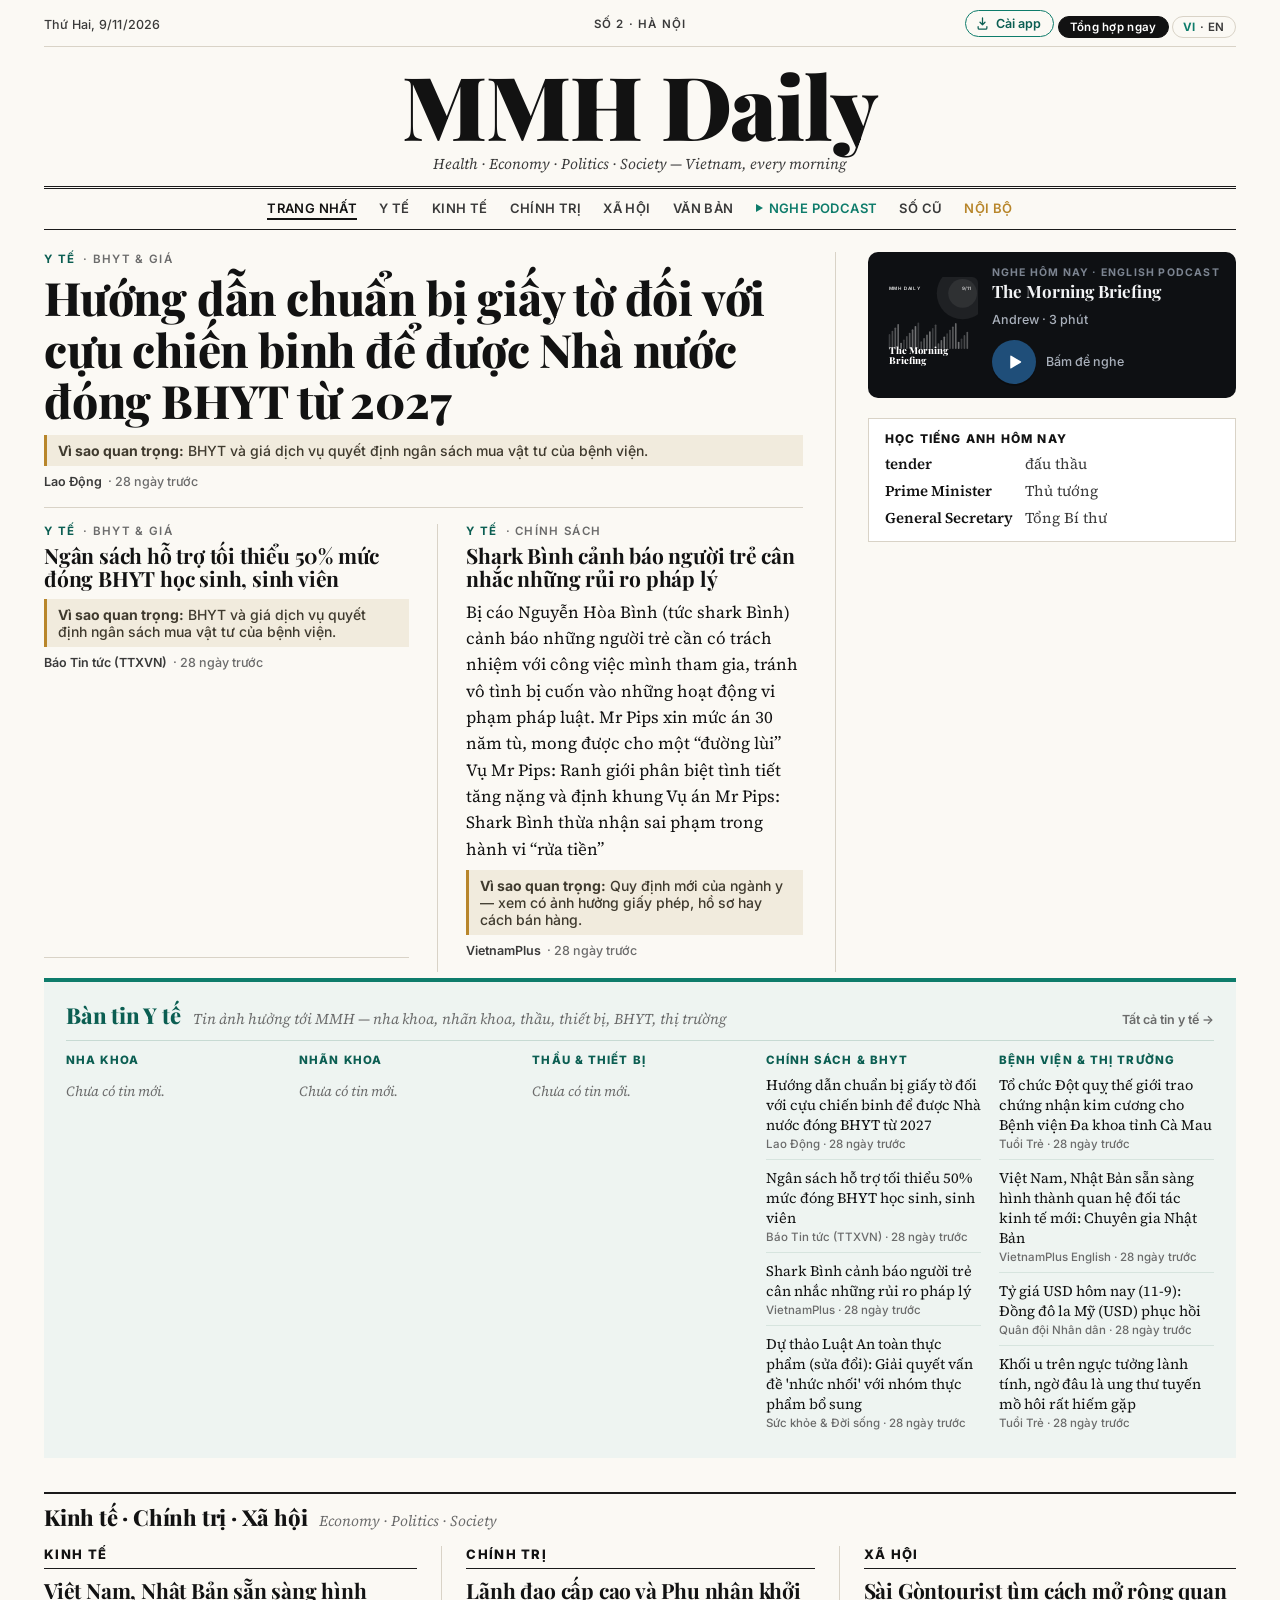
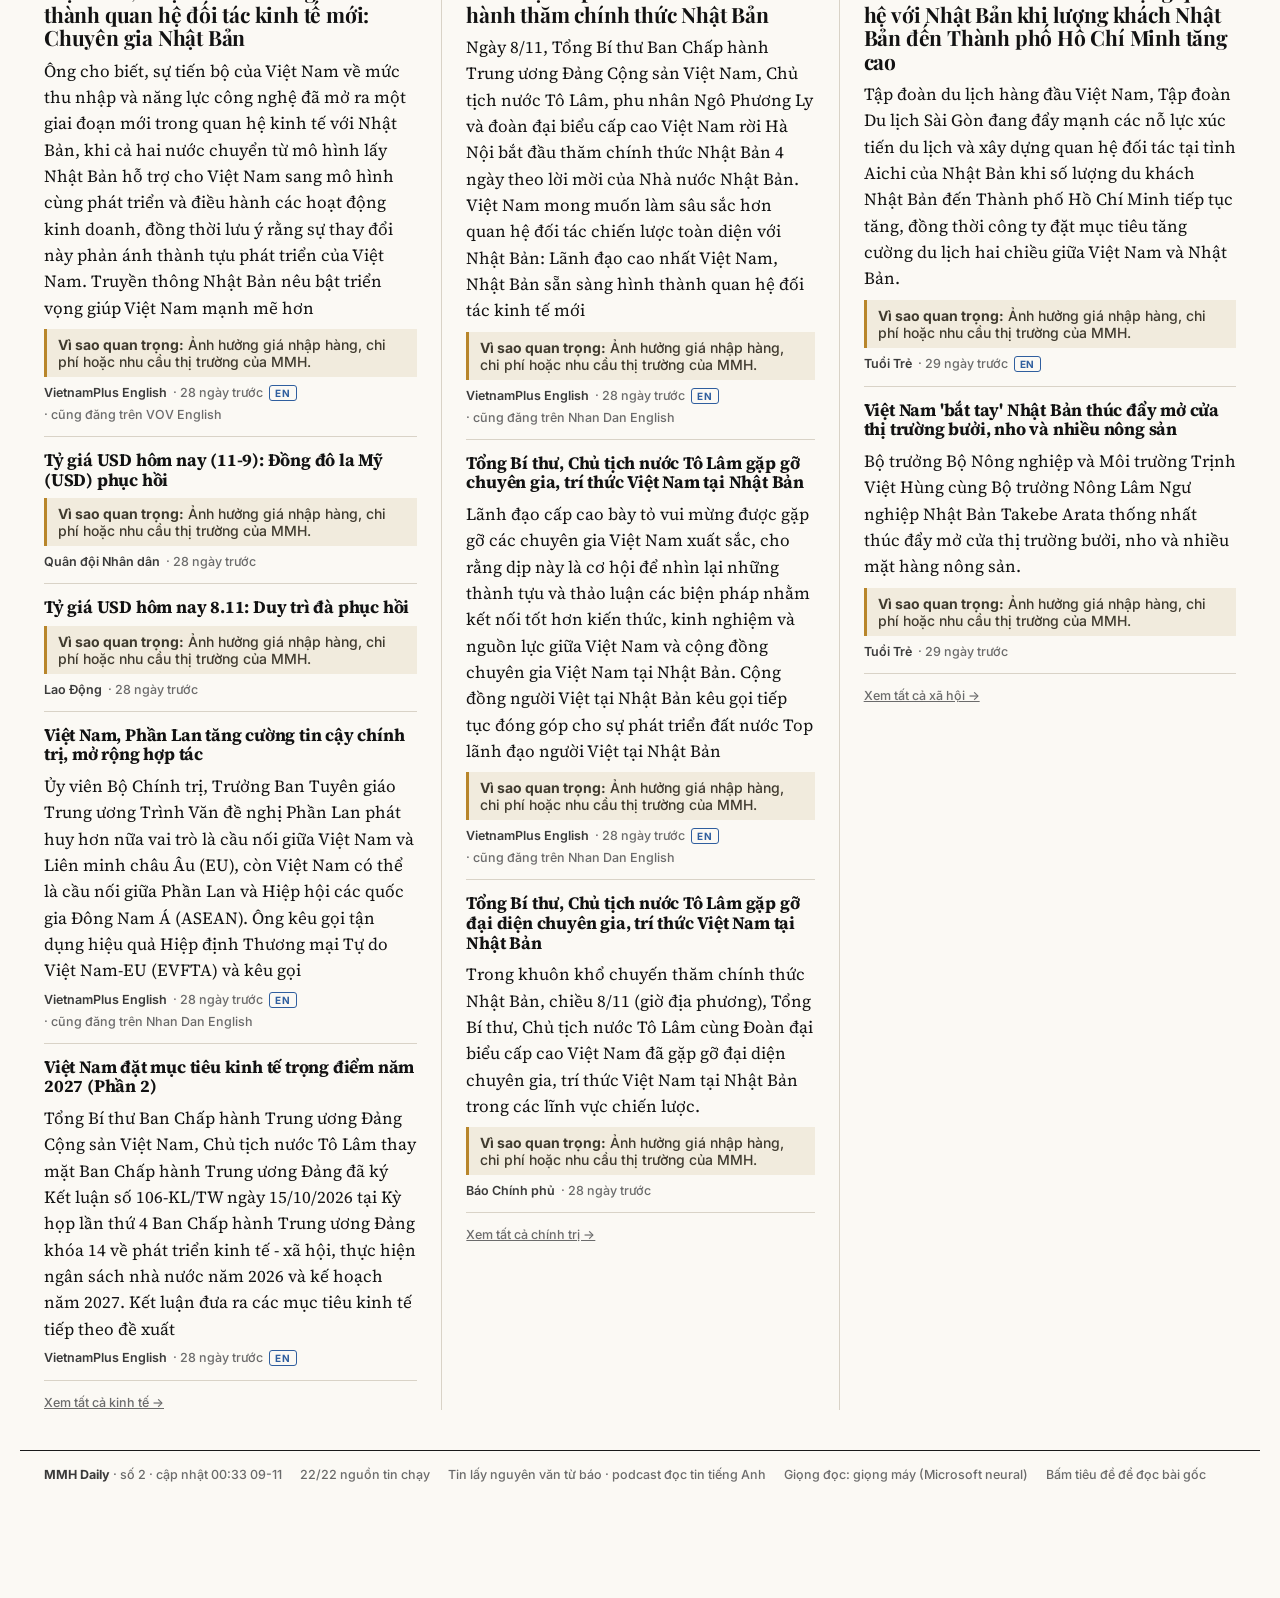
==== commit 6b8085da: "MMH Daily: cài thành ứng dụng — icon kiểu báo in (kem · đen · xanh), nút Cài app, hướng dẫn iPhone /" ====
--- a/daily/index.html
+++ b/daily/index.html
@@ -8,13 +8,16 @@
 <meta name="theme-color" content="#FBF9F4">
 <link rel="manifest" href="manifest.webmanifest">
 <link rel="icon" href="icons/icon.svg" type="image/svg+xml">
-<link rel="apple-touch-icon" href="icons/icon-192.png">
+<link rel="icon" href="icons/favicon-32.png" sizes="32x32" type="image/png">
+<link rel="apple-touch-icon" href="icons/apple-touch-icon.png">
 <meta name="apple-mobile-web-app-capable" content="yes">
+<meta name="mobile-web-app-capable" content="yes">
+<meta name="apple-mobile-web-app-status-bar-style" content="default">
 <meta name="apple-mobile-web-app-title" content="MMH Daily">
 <link rel="preconnect" href="https://fonts.googleapis.com">
 <link rel="preconnect" href="https://fonts.gstatic.com" crossorigin>
 <link href="https://fonts.googleapis.com/css2?family=Playfair+Display:ital,wght@0,600;0,700;0,800;0,900;1,600&family=Source+Serif+4:ital,opsz,wght@0,8..60,400;0,8..60,600;1,8..60,400&family=Inter:wght@400;500;600;700&display=swap" rel="stylesheet">
-<link rel="stylesheet" href="app.css?v=2">
+<link rel="stylesheet" href="app.css?v=3">
 </head>
 <body>
 <div id="app">
@@ -22,7 +25,7 @@
     <div class="mast-top">
       <span id="m-date"></span>
       <span class="mast-mid" id="m-no"></span>
-      <span class="mast-r"><button class="upd-btn" id="upd-btn" type="button" title="Tổng hợp bản tin mới ngay bây giờ">Tổng hợp ngay</button> <button class="lang" id="lang" type="button" aria-label="Đổi ngôn ngữ tiêu đề">EN · VI</button></span>
+      <span class="mast-r"><button class="inst-btn" id="inst-btn" type="button" hidden title="Cài MMH Daily thành ứng dụng trên máy này"><svg viewBox="0 0 24 24" aria-hidden="true"><path d="M12 3v11m0 0-4-4m4 4 4-4M5 17v2a2 2 0 0 0 2 2h10a2 2 0 0 0 2-2v-2" fill="none" stroke="currentColor" stroke-width="2" stroke-linecap="round" stroke-linejoin="round"/></svg>Cài app</button> <button class="upd-btn" id="upd-btn" type="button" title="Tổng hợp bản tin mới ngay bây giờ">Tổng hợp ngay</button> <button class="lang" id="lang" type="button" aria-label="Đổi ngôn ngữ tiêu đề">EN · VI</button></span>
     </div>
     <a class="logo" href="#/" aria-label="MMH Daily — trang nhất">MMH Daily</a>
     <div class="tagline">Health · Economy · Politics · Society — Vietnam, every morning</div>
@@ -62,6 +65,11 @@
   <p class="dlg-wait" id="upd-wait" hidden>Đang chờ số mới… trang tự kiểm tra mỗi phút.</p>
   <div class="dlg-ft"><button type="button" id="upd-close" class="dlg-x">Đóng</button></div>
 </div></div>
+<div class="dlg" id="inst-dlg" hidden role="dialog" aria-modal="true" aria-labelledby="inst-h"><div class="dlg-box inst">
+  <div class="inst-top"><img src="icons/icon-192.png" alt="" width="64" height="64"><div><h2 id="inst-h">Cài MMH Daily</h2><p class="dlg-sub">Có biểu tượng trên màn hình chính, mở như một ứng dụng, không cần tìm link.</p></div></div>
+  <ol class="inst-steps" id="inst-steps"></ol>
+  <div class="dlg-ft"><button type="button" id="inst-close" class="dlg-x">Đã hiểu</button></div>
+</div></div>
 <script>
 /* Cấu hình: link Routine (claude.ai/code/routines/…) + kho GitHub. demo = bản xem thử (bản tin nội bộ dữ liệu giả, không cần đăng nhập). */
 window.DAILY_CFG = window.DAILY_CFG || {
@@ -70,6 +78,7 @@
   demo: false
 };
 </script>
-<script src="app.js?v=2"></script>
+<script src="app.js?v=3"></script>
+<script src="install.js?v=1"></script>
 </body>
 </html>
--- a/daily/app.css
+++ b/daily/app.css
@@ -362,3 +362,16 @@
 .dlg-x{background:none;border:1px solid var(--hair);border-radius:6px;padding:7px 14px;font:600 13.5px var(--sans)}
 .demo-note{font:600 13px var(--sans);background:#FFF4DC;color:#6B4E00;border:1px solid #F0D9A0;border-radius:6px;padding:8px 12px;margin:0 0 14px}
 @media (max-width:640px){ .upd-btn{padding:3px 9px;font-size:11px} .mast-r{white-space:nowrap} }
+/* cài ứng dụng */
+.inst-btn{display:inline-flex;align-items:center;gap:6px;font:600 12.5px var(--sans);color:var(--accent-ink);background:transparent;border:1px solid var(--accent);border-radius:999px;padding:5px 12px 5px 9px;cursor:pointer}
+.inst-btn svg{width:15px;height:15px}
+.inst-btn:hover{background:var(--accent);color:var(--paper)}
+.inst-top{display:flex;gap:14px;align-items:center;margin-bottom:6px}
+.inst-top img{border-radius:14px;box-shadow:0 1px 0 var(--hair)}
+.inst-top h2{margin:0 0 2px}
+.inst-steps{margin:10px 0 4px;padding-left:22px;font:15px/1.55 var(--sans);color:var(--ink)}
+.inst-steps li{padding:6px 0;border-bottom:1px solid var(--hair)}
+.inst-steps li:last-child{border:0}
+.inst-steps .ii{width:18px;height:18px;vertical-align:-3px;color:#1A73E8}
+html.is-app .mast{padding-top:max(8px,env(safe-area-inset-top))}
+@media (max-width:560px){.inst-btn{padding:5px 9px}.inst-btn{font-size:0;gap:0}.inst-btn svg{width:17px;height:17px}}
